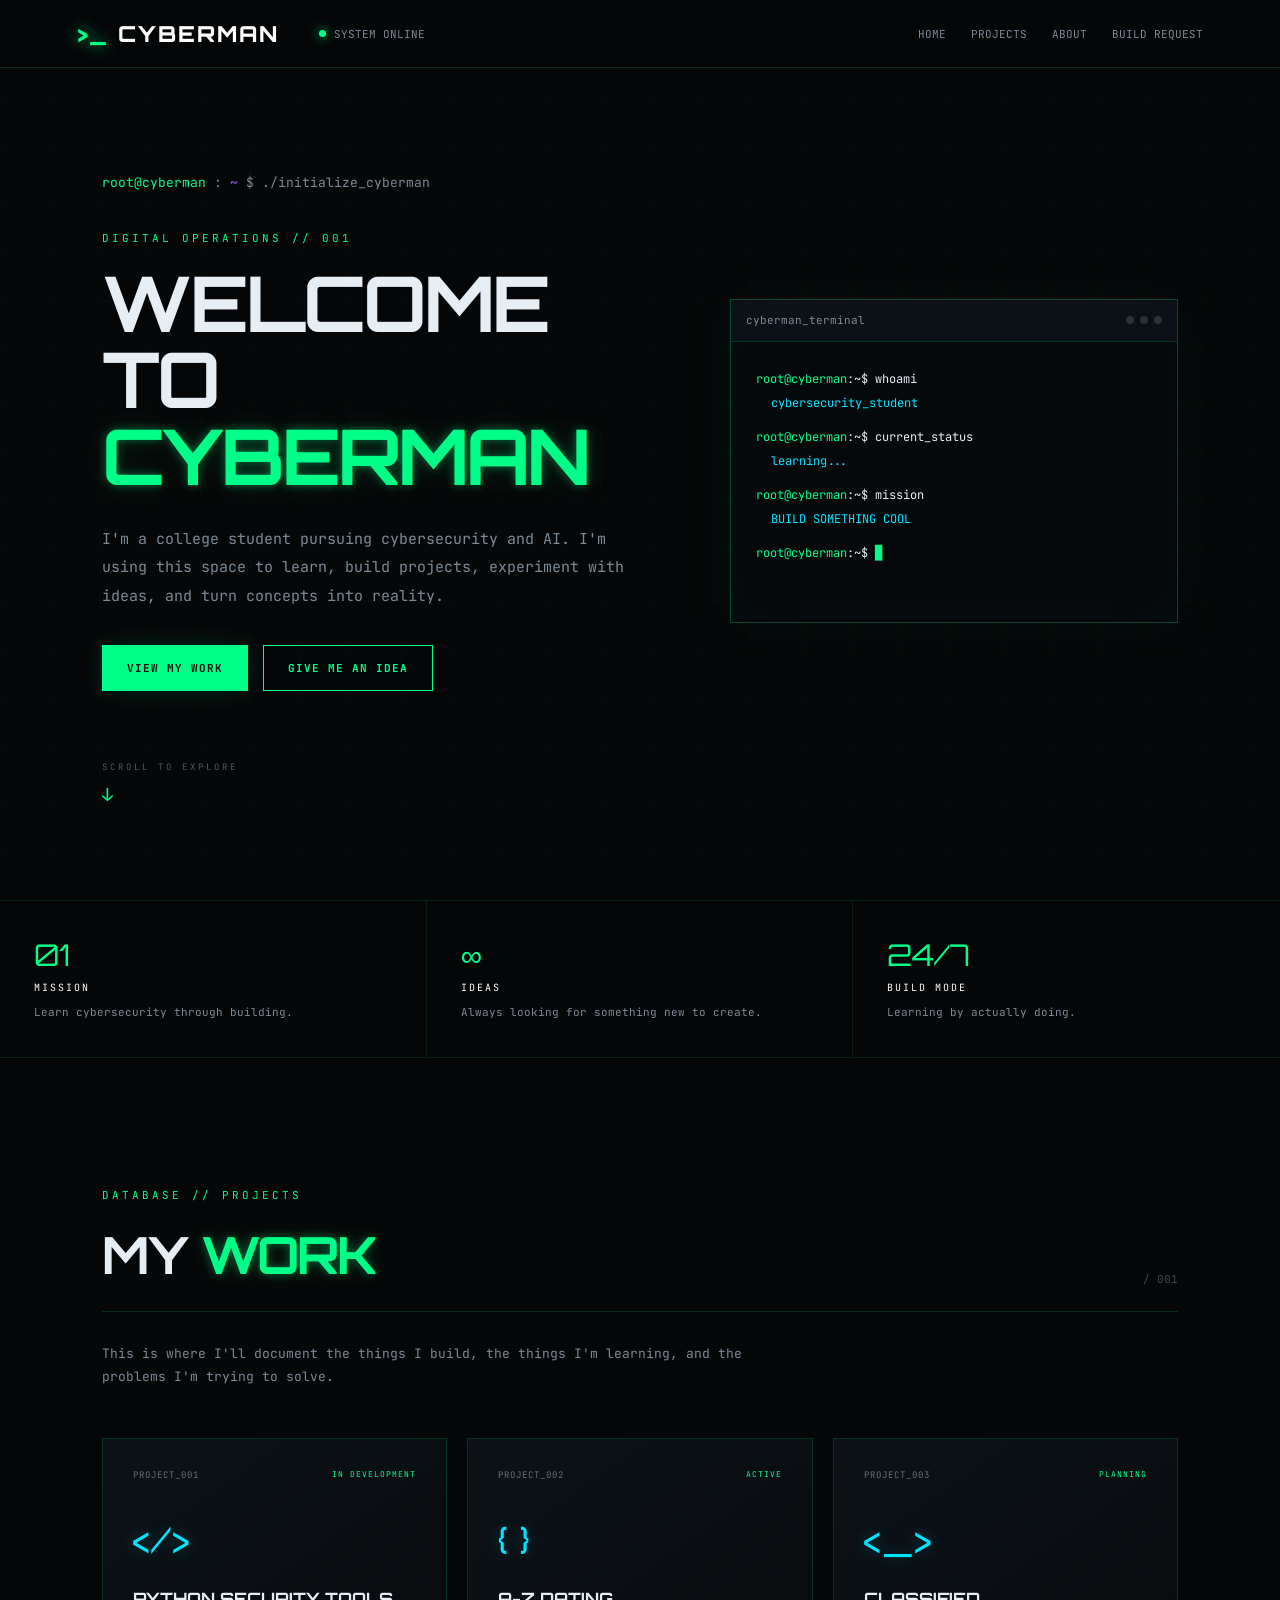
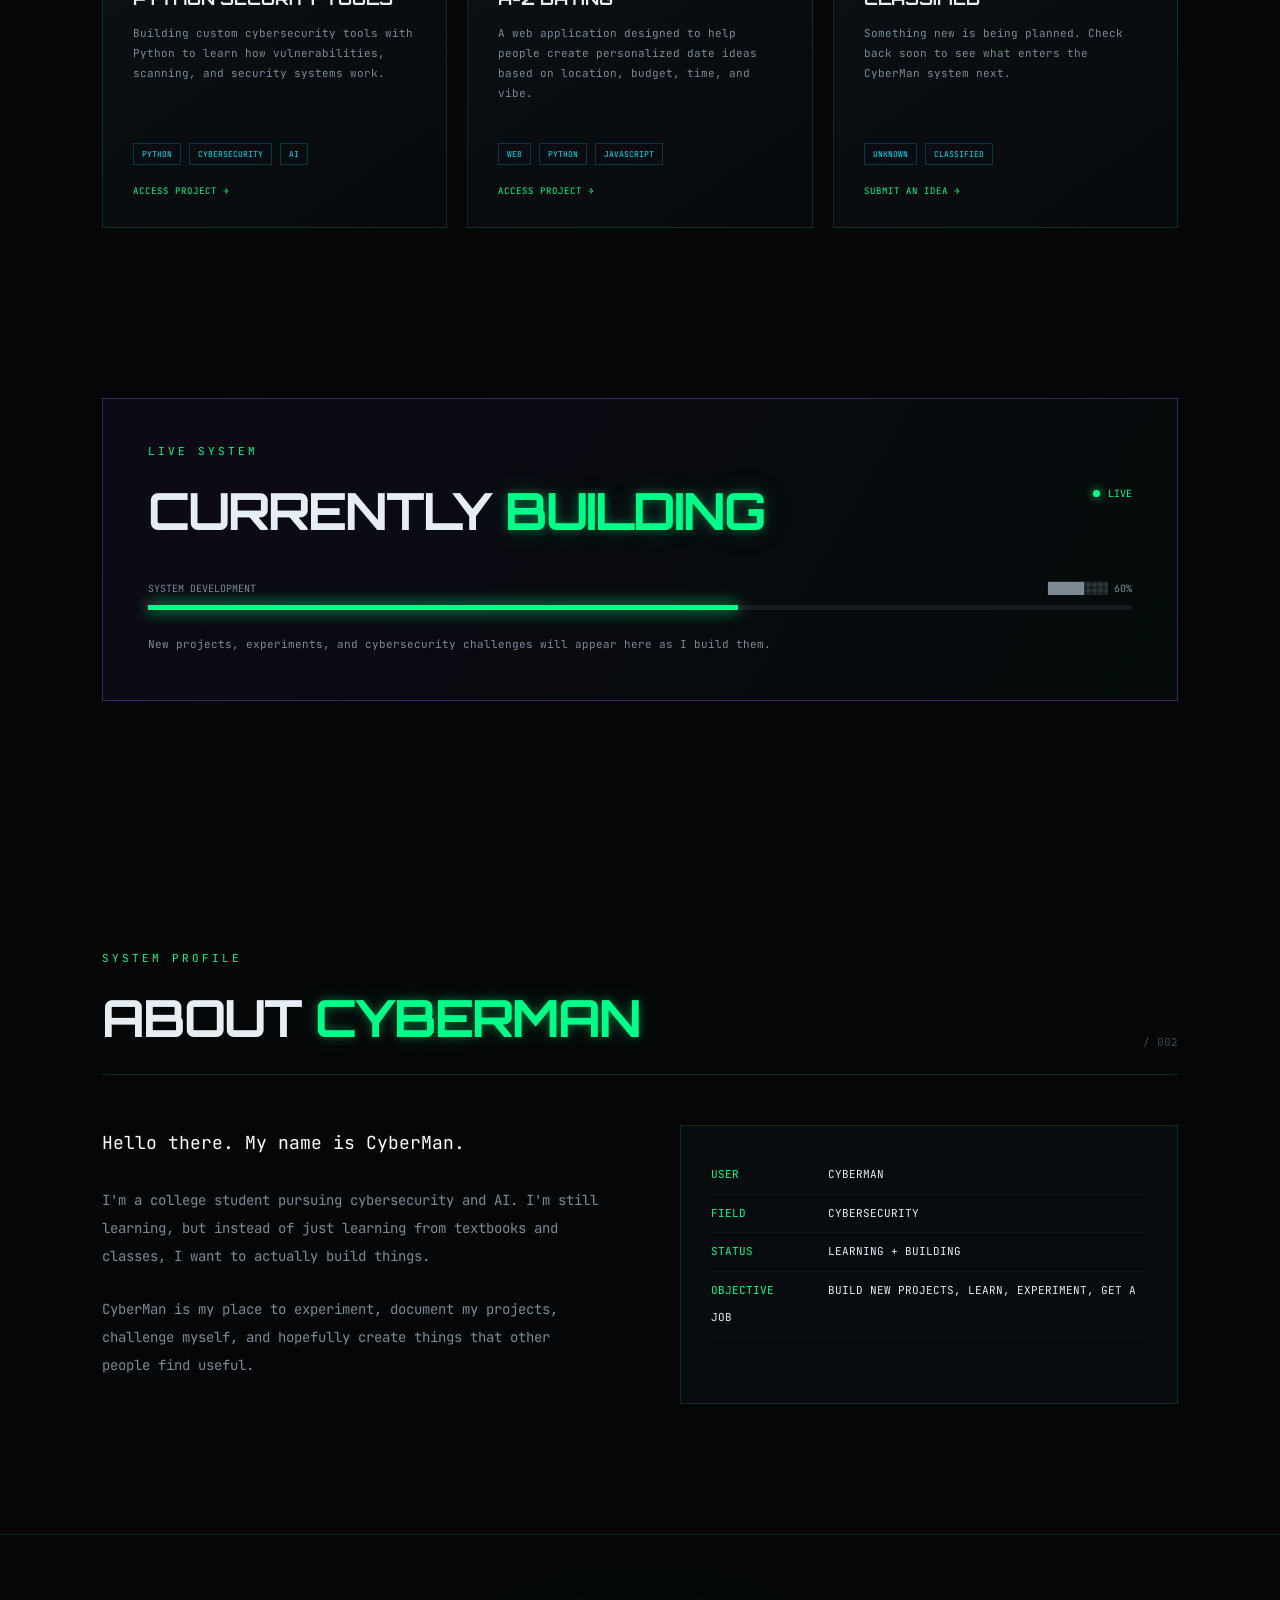
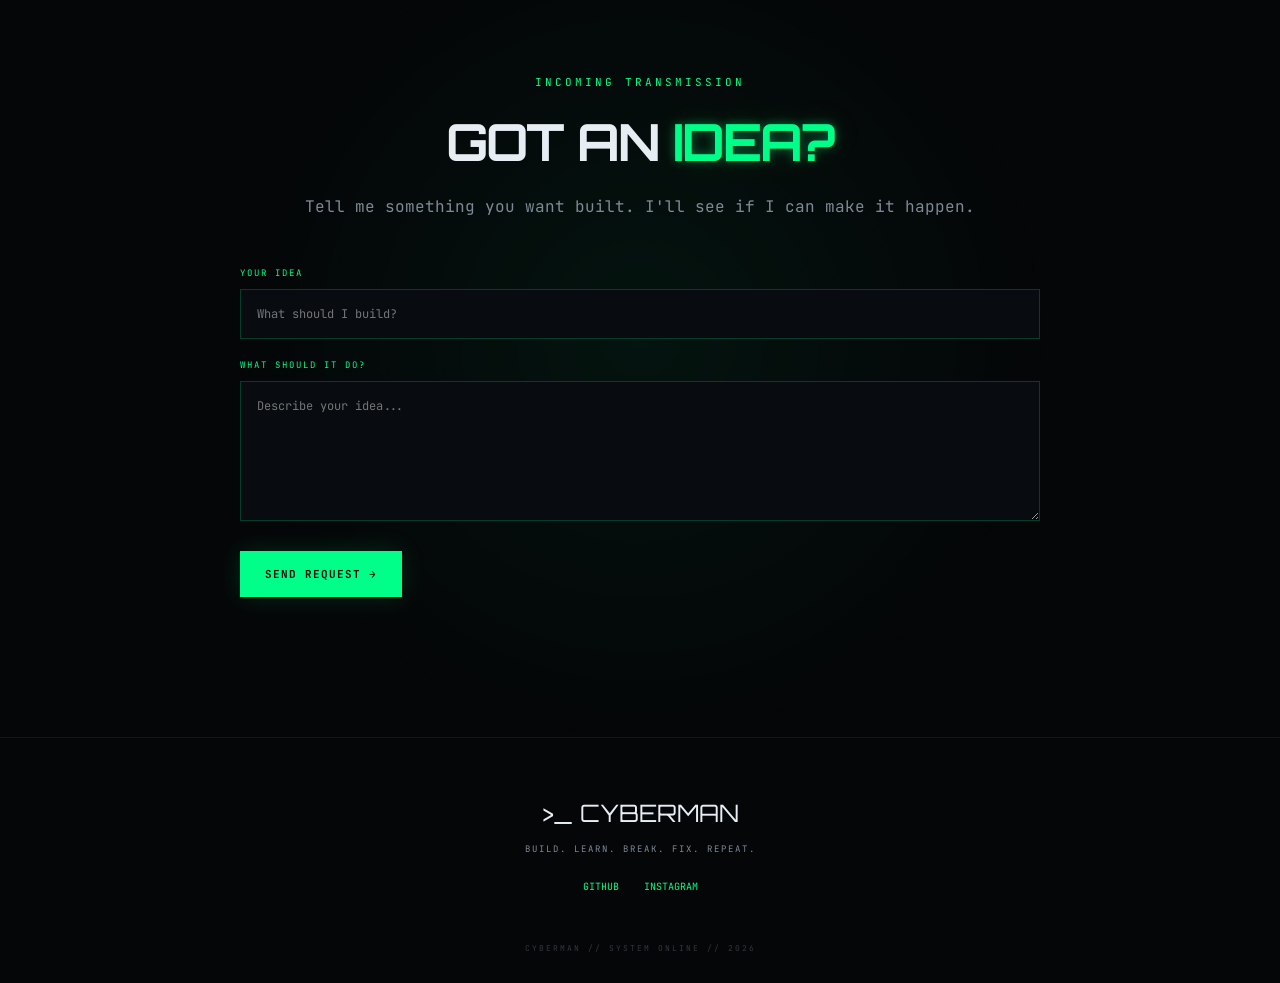
==== index.html @ 1a21aab2 "Fixing the link betwen webcite host" ====
<!DOCTYPE html>
<html lang="en">
<head>
    <meta charset="UTF-8">
    <meta name="viewport" content="width=device-width, initial-scale=1.0">

    <title>CYBERMAN // Digital Operations</title>

    <link rel="stylesheet" href="static/style.css">
</head>

<body>

    <!-- Background effects -->
    <div class="grid"></div>
    <div class="scanlines"></div>

    <!-- Navigation -->
    <header>
        <div class="logo">
            <span>&gt;_</span> CYBERMAN
        </div>

        <div class="system-status">
            <span class="status-dot"></span>
            SYSTEM ONLINE
        </div>

        <nav>
            <a href="#home">HOME</a>
            <a href="#projects">PROJECTS</a>
            <a href="#about">ABOUT</a>
            <a href="#request">BUILD REQUEST</a>
        </nav>
    </header>


    <!-- Hero -->
    <main>

        <section id="home" class="hero">

            <div class="terminal-line">
                <span class="green">root@cyberman</span>
                <span>:</span>
                <span class="purple">~</span>
                <span>$ ./initialize_cyberman</span>
            </div>

            <div class="hero-content">

                <div class="hero-text">

                    <p class="small-label">DIGITAL OPERATIONS // 001</p>

                    <h1>
                        WELCOME TO
                        <span>CYBERMAN</span>
                    </h1>

                    <p class="hero-description">
                        I'm a college student pursuing cybersecurity and AI.
                        I'm using this space to learn, build projects,
                        experiment with ideas, and turn concepts into reality.
                    </p>

                    <div class="buttons">
                        <a href="#projects" class="button primary">
                            VIEW MY WORK
                        </a>

                        <a href="#request" class="button secondary">
                            GIVE ME AN IDEA
                        </a>
                    </div>

                </div>

                <!-- Fake terminal -->
                <div class="terminal">

                    <div class="terminal-header">
                        <span class="terminal-title">cyberman_terminal</span>

                        <div class="terminal-controls">
                            <span></span>
                            <span></span>
                            <span></span>
                        </div>
                    </div>

                    <div class="terminal-body">

                        <p>
                            <span class="green">root@cyberman</span>:~$
                            whoami
                        </p>

                        <p class="terminal-output">
                            cybersecurity_student
                        </p>

                        <p>
                            <span class="green">root@cyberman</span>:~$
                            current_status
                        </p>

                        <p class="terminal-output">
                            learning...
                        </p>

                        <p>
                            <span class="green">root@cyberman</span>:~$
                            mission
                        </p>

                        <p class="terminal-output">
                            BUILD SOMETHING COOL
                        </p>

                        <p>
                            <span class="green">root@cyberman</span>:~$
                            <span class="cursor">█</span>
                        </p>

                    </div>

                </div>

            </div>

            <div class="scroll-indicator">
                SCROLL TO EXPLORE
                <span>↓</span>
            </div>

        </section>


        <!-- Stats -->
        <section class="stats">

            <div class="stat">
                <span class="stat-number">01</span>
                <span class="stat-label">MISSION</span>
                <p>Learn cybersecurity through building.</p>
            </div>

            <div class="stat">
                <span class="stat-number">∞</span>
                <span class="stat-label">IDEAS</span>
                <p>Always looking for something new to create.</p>
            </div>

            <div class="stat">
                <span class="stat-number">24/7</span>
                <span class="stat-label">BUILD MODE</span>
                <p>Learning by actually doing.</p>
            </div>

        </section>


        <!-- Projects -->
        <section id="projects" class="section">

            <div class="section-heading">

                <div>
                    <p class="small-label">DATABASE // PROJECTS</p>

                    <h2>MY <span>WORK</span></h2>
                </div>

                <p class="section-number">/ 001</p>

            </div>

            <p class="section-intro">
                This is where I'll document the things I build,
                the things I'm learning, and the problems I'm trying to solve.
            </p>


            <div class="projects-grid">

                <!-- Project 1 -->
                <article class="project-card">

                    <div class="project-top">
                        <span class="project-id">PROJECT_001</span>
                        <span class="project-status">IN DEVELOPMENT</span>
                    </div>

                    <div class="project-icon">
                        &lt;/&gt;
                    </div>

                    <h3>PYTHON SECURITY TOOLS</h3>

                    <p>
                        Building custom cybersecurity tools with Python
                        to learn how vulnerabilities, scanning, and
                        security systems work.
                    </p>

                    <div class="tags">
                        <span>PYTHON</span>
                        <span>CYBERSECURITY</span>
                        <span>AI</span>
                    </div>

                    <a href="#" class="project-link">
                        ACCESS PROJECT →
                    </a>

                </article>


                <!-- Project 2 -->
                <article class="project-card">

                    <div class="project-top">
                        <span class="project-id">PROJECT_002</span>
                        <span class="project-status">ACTIVE</span>
                    </div>

                    <div class="project-icon">
                        { }
                    </div>

                    <h3>A-Z DATING</h3>

                    <p>
                        A web application designed to help people
                        create personalized date ideas based on
                        location, budget, time, and vibe.
                    </p>

                    <div class="tags">
                        <span>WEB</span>
                        <span>PYTHON</span>
                        <span>JAVASCRIPT</span>
                    </div>

                    <a href="#" class="project-link">
                        ACCESS PROJECT →
                    </a>

                </article>


                <!-- Project 3 -->
                <article class="project-card">

                    <div class="project-top">
                        <span class="project-id">PROJECT_003</span>
                        <span class="project-status">PLANNING</span>
                    </div>

                    <div class="project-icon">
                        &lt;_&gt;
                    </div>

                    <h3>CLASSIFIED</h3>

                    <p>
                        Something new is being planned.
                        Check back soon to see what enters
                        the CyberMan system next.
                    </p>

                    <div class="tags">
                        <span>UNKNOWN</span>
                        <span>CLASSIFIED</span>
                    </div>

                    <a href="#request" class="project-link">
                        SUBMIT AN IDEA →
                    </a>

                </article>

            </div>

        </section>


        <!-- Currently Building -->
        <section class="building">

            <div class="building-box">

                <div class="building-header">

                    <div>
                        <p class="small-label">LIVE SYSTEM</p>
                        <h2>CURRENTLY <span>BUILDING</span></h2>
                    </div>

                    <div class="live">
                        <span></span>
                        LIVE
                    </div>

                </div>

                <div class="progress-info">
                    <span>SYSTEM DEVELOPMENT</span>
                    <span>██████░░░░ 60%</span>
                </div>

                <div class="progress-bar">
                    <div></div>
                </div>

                <p>
                    New projects, experiments, and cybersecurity
                    challenges will appear here as I build them.
                </p>

            </div>

        </section>


        <!-- About -->
        <section id="about" class="section about">

            <div class="section-heading">

                <div>
                    <p class="small-label">SYSTEM PROFILE</p>
                    <h2>ABOUT <span>CYBERMAN</span></h2>
                </div>

                <p class="section-number">/ 002</p>

            </div>

            <div class="about-grid">

                <div class="about-text">

                    <p>
                        Hello there. My name is CyberMan.
                    </p>

                    <p>
                        I'm a college student pursuing cybersecurity
                        and AI. I'm still learning, but instead of
                        just learning from textbooks and classes,
                        I want to actually build things.
                    </p>

                    <p>
                        CyberMan is my place to experiment, document
                        my projects, challenge myself, and hopefully
                        create things that other people find useful.
                    </p>

                </div>

                <div class="profile-terminal">

                    <p>
                        <span class="green">USER</span>
                        CYBERMAN
                    </p>

                    <p>
                        <span class="green">FIELD</span>
                        CYBERSECURITY
                    </p>

                    <p>
                        <span class="green">STATUS</span>
                        LEARNING + BUILDING
                    </p>
                    <p>
                        <span class="green">OBJECTIVE</span>
                        BUILD NEW PROJECTS, LEARN, EXPERIMENT, GET A JOB
                    </p>

                </div>

            </div>

        </section>


        <!-- Build Request -->
        <section id="request" class="request-section">

            <div class="request-content">

                <p class="small-label">INCOMING TRANSMISSION</p>

                <h2>
                    GOT AN <span>IDEA?</span>
                </h2>

                <p>
                    Tell me something you want built.
                    I'll see if I can make it happen.
                </p>

                <form action="https://formspree.io/f/CyberMan940.github.io" method="POST">

                    <label for="idea">YOUR IDEA</label>

                    <input
                        type="text"
                        id="idea"
                        name="idea"
                        placeholder="What should I build?"
                        required
                    >

                    <label for="description">WHAT SHOULD IT DO?</label>

                    <textarea
                        id="description"
                        name="description"
                        placeholder="Describe your idea..."
                    ></textarea>

                    <button type="submit" class="button primary">
                        SEND REQUEST →
                    </button>

                </form>

            </div>

        </section>

    </main>


    <!-- Footer -->
    <footer>

        <div class="footer-logo">
            &gt;_ CYBERMAN
        </div>

        <p>
            BUILD. LEARN. BREAK. FIX. REPEAT.
        </p>

        <div class="footer-links">
            <a href="https://github.com/CyberMan940" target="_blank" rel="noopener noreferrer">GITHUB</a>
            <a href="https://www.instagram.com/cyberman940" target="_blank" rel="noopener noreferrer">INSTAGRAM</a>
        </div>

        <div class="footer-bottom">
            CYBERMAN // SYSTEM ONLINE // 2026
        </div>

    </footer>

</body>
</html>
---- static/style.css ----
@import url('https://fonts.googleapis.com/css2?family=JetBrains+Mono:wght@400;500;600;700&family=Orbitron:wght@500;600;700;800&display=swap');


:root {
    --background: #050608;
    --background-light: #0a0d11;
    --panel: #0b0f14;

    --green: #00ff88;
    --cyan: #00e5ff;
    --purple: #9b5cff;

    --text: #e6edf3;
    --muted: #7d8a96;

    --border: rgba(0, 255, 136, 0.25);
}


* {
    margin: 0;
    padding: 0;
    box-sizing: border-box;
}


html {
    scroll-behavior: smooth;
}


body {
    background: var(--background);
    color: var(--text);

    font-family: "JetBrains Mono", monospace;

    overflow-x: hidden;
}


/* =========================================
   BACKGROUND
   ========================================= */

.grid {
    position: fixed;

    inset: 0;

    background-image:
        linear-gradient(rgba(0, 255, 136, 0.025) 1px, transparent 1px),
        linear-gradient(90deg, rgba(0, 255, 136, 0.025) 1px, transparent 1px);

    background-size: 50px 50px;

    pointer-events: none;

    z-index: -3;
}


.scanlines {
    position: fixed;

    inset: 0;

    background: repeating-linear-gradient(
        to bottom,
        transparent 0px,
        transparent 3px,
        rgba(255, 255, 255, 0.012) 4px
    );

    pointer-events: none;

    z-index: 100;
}


/* =========================================
   HEADER
   ========================================= */

header {
    position: fixed;

    top: 0;
    left: 0;

    width: 100%;

    padding: 20px 6%;

    display: flex;

    align-items: center;

    gap: 40px;

    background: rgba(5, 6, 8, 0.85);

    border-bottom: 1px solid rgba(0, 255, 136, 0.15);

    backdrop-filter: blur(15px);

    z-index: 50;
}


.logo {
    font-family: "Orbitron", sans-serif;

    font-size: 22px;

    font-weight: 800;

    letter-spacing: 2px;

    color: white;
}


.logo span {
    color: var(--green);

    text-shadow: 0 0 15px var(--green);
}


.system-status {
    display: flex;

    align-items: center;

    gap: 8px;

    font-size: 11px;

    color: var(--muted);

    margin-right: auto;
}


.status-dot {
    width: 7px;
    height: 7px;

    border-radius: 50%;

    background: var(--green);

    box-shadow: 0 0 12px var(--green);
}


nav {
    display: flex;

    gap: 25px;
}


nav a {
    color: var(--muted);

    text-decoration: none;

    font-size: 11px;

    transition: 0.3s;
}


nav a:hover {
    color: var(--green);

    text-shadow: 0 0 10px var(--green);
}


/* =========================================
   HERO
   ========================================= */

.hero {
    min-height: 100vh;

    padding: 160px 8% 80px;

    display: flex;

    flex-direction: column;

    justify-content: center;
}


.terminal-line {
    font-size: 13px;

    color: #7d8a96;

    margin-bottom: 40px;
}


.green {
    color: var(--green);
}


.purple {
    color: var(--purple);
}


.hero-content {
    display: grid;

    grid-template-columns: 1.1fr 0.9fr;

    gap: 80px;

    align-items: center;
}


.small-label {
    color: var(--green);

    font-size: 11px;

    letter-spacing: 3px;

    margin-bottom: 20px;
}


h1 {
    font-family: "Orbitron", sans-serif;

    font-size: clamp(45px, 6vw, 85px);

    line-height: 1;

    margin-bottom: 30px;

    letter-spacing: -3px;
}


h1 span,
h2 span {
    color: var(--green);

    text-shadow:
        0 0 10px rgba(0, 255, 136, 0.4),
        0 0 30px rgba(0, 255, 136, 0.15);
}


.hero-description {
    max-width: 650px;

    color: var(--muted);

    line-height: 1.9;

    font-size: 15px;

    margin-bottom: 35px;
}


.buttons {
    display: flex;

    gap: 15px;

    flex-wrap: wrap;
}


.button {
    display: inline-block;

    padding: 15px 24px;

    border: 1px solid var(--green);

    text-decoration: none;

    font-family: inherit;

    font-size: 11px;

    font-weight: 700;

    letter-spacing: 1px;

    cursor: pointer;

    transition: 0.3s;
}


.primary {
    color: #00150b;

    background: var(--green);

    box-shadow: 0 0 25px rgba(0, 255, 136, 0.15);
}


.primary:hover {
    background: transparent;

    color: var(--green);

    box-shadow: 0 0 30px rgba(0, 255, 136, 0.3);
}


.secondary {
    color: var(--green);

    background: transparent;
}


.secondary:hover {
    background: rgba(0, 255, 136, 0.08);
}


/* =========================================
   TERMINAL
   ========================================= */

.terminal {
    border: 1px solid var(--border);

    background: rgba(7, 11, 14, 0.9);

    box-shadow:
        0 0 50px rgba(0, 255, 136, 0.05),
        inset 0 0 50px rgba(0, 255, 136, 0.02);
}


.terminal-header {
    height: 42px;

    padding: 0 15px;

    display: flex;

    align-items: center;

    justify-content: space-between;

    border-bottom: 1px solid rgba(0, 255, 136, 0.15);

    background: #0c1117;
}


.terminal-title {
    font-size: 11px;

    color: var(--muted);
}


.terminal-controls {
    display: flex;

    gap: 6px;
}


.terminal-controls span {
    width: 8px;
    height: 8px;

    border-radius: 50%;

    background: #27313a;
}


.terminal-body {
    padding: 25px;

    min-height: 280px;

    font-size: 12px;

    line-height: 2;
}


.terminal-output {
    color: var(--cyan);

    margin-bottom: 10px;

    padding-left: 15px;
}


.cursor {
    color: var(--green);

    animation: blink 1s infinite;
}


@keyframes blink {

    50% {
        opacity: 0;
    }

}


.scroll-indicator {
    margin-top: 70px;

    color: #4e5963;

    font-size: 9px;

    letter-spacing: 3px;
}


.scroll-indicator span {
    display: block;

    color: var(--green);

    font-size: 18px;

    margin-top: 10px;
}


/* =========================================
   STATS
   ========================================= */

.stats {
    border-top: 1px solid rgba(0, 255, 136, 0.1);

    border-bottom: 1px solid rgba(0, 255, 136, 0.1);

    display: grid;

    grid-template-columns: repeat(3, 1fr);
}


.stat {
    padding: 35px 8%;

    border-right: 1px solid rgba(0, 255, 136, 0.1);
}


.stat:last-child {
    border-right: none;
}


.stat-number {
    display: block;

    font-family: "Orbitron", sans-serif;

    font-size: 30px;

    color: var(--green);

    margin-bottom: 8px;
}


.stat-label {
    display: block;

    font-size: 10px;

    letter-spacing: 2px;

    color: white;

    margin-bottom: 10px;
}


.stat p {
    color: var(--muted);

    font-size: 11px;

    line-height: 1.6;
}


/* =========================================
   GENERAL SECTIONS
   ========================================= */

.section {
    padding: 130px 8%;
}


.section-heading {
    display: flex;

    align-items: flex-end;

    justify-content: space-between;

    border-bottom: 1px solid rgba(0, 255, 136, 0.15);

    padding-bottom: 25px;

    margin-bottom: 30px;
}


h2 {
    font-family: "Orbitron", sans-serif;

    font-size: clamp(32px, 4vw, 55px);

    letter-spacing: -2px;
}


.section-number {
    color: #3e484f;

    font-size: 11px;
}


.section-intro {
    max-width: 700px;

    color: var(--muted);

    line-height: 1.8;

    font-size: 13px;

    margin-bottom: 50px;
}


/* =========================================
   PROJECTS
   ========================================= */

.projects-grid {
    display: grid;

    grid-template-columns: repeat(3, 1fr);

    gap: 20px;
}


.project-card {
    position: relative;

    padding: 30px;

    min-height: 390px;

    display: flex;

    flex-direction: column;

    background: linear-gradient(
        145deg,
        rgba(13, 19, 24, 0.95),
        rgba(7, 10, 13, 0.95)
    );

    border: 1px solid rgba(0, 255, 136, 0.15);

    transition: 0.35s;
}


.project-card:hover {
    transform: translateY(-7px);

    border-color: var(--green);

    box-shadow:
        0 0 35px rgba(0, 255, 136, 0.08),
        inset 0 0 30px rgba(0, 255, 136, 0.025);
}


.project-top {
    display: flex;

    justify-content: space-between;

    gap: 10px;

    margin-bottom: 35px;
}


.project-id {
    font-size: 9px;

    color: #65717a;

    letter-spacing: 1px;
}


.project-status {
    font-size: 8px;

    color: var(--green);

    letter-spacing: 1px;
}


.project-icon {
    font-family: "Orbitron", sans-serif;

    color: var(--cyan);

    font-size: 38px;

    margin-bottom: 25px;

    text-shadow: 0 0 15px rgba(0, 229, 255, 0.3);
}


.project-card h3 {
    font-family: "Orbitron", sans-serif;

    font-size: 17px;

    margin-bottom: 15px;
}


.project-card p {
    color: var(--muted);

    font-size: 11px;

    line-height: 1.8;

    margin-bottom: 20px;
}


.tags {
    display: flex;

    gap: 8px;

    flex-wrap: wrap;

    margin-top: auto;

    margin-bottom: 20px;
}


.tags span {
    padding: 5px 8px;

    font-size: 8px;

    border: 1px solid rgba(0, 229, 255, 0.2);

    color: var(--cyan);
}


.project-link {
    color: var(--green);

    text-decoration: none;

    font-size: 9px;

    letter-spacing: 1px;
}


/* =========================================
   CURRENTLY BUILDING
   ========================================= */

.building {
    padding: 40px 8% 120px;
}


.building-box {
    border: 1px solid rgba(155, 92, 255, 0.35);

    background:
        linear-gradient(
            120deg,
            rgba(155, 92, 255, 0.06),
            rgba(0, 255, 136, 0.025)
        );

    padding: 45px;
}


.building-header {
    display: flex;

    align-items: center;

    justify-content: space-between;

    margin-bottom: 40px;
}


.live {
    color: var(--green);

    font-size: 10px;

    display: flex;

    align-items: center;

    gap: 8px;
}


.live span {
    width: 7px;
    height: 7px;

    border-radius: 50%;

    background: var(--green);

    box-shadow: 0 0 10px var(--green);
}


.progress-info {
    display: flex;

    justify-content: space-between;

    color: var(--muted);

    font-size: 10px;

    margin-bottom: 10px;
}


.progress-bar {
    height: 5px;

    background: #151c21;

    margin-bottom: 25px;
}


.progress-bar div {
    width: 60%;

    height: 100%;

    background: var(--green);

    box-shadow: 0 0 15px var(--green);
}


.building-box > p {
    color: var(--muted);

    font-size: 11px;

    line-height: 1.8;
}


/* =========================================
   ABOUT
   ========================================= */

.about-grid {
    display: grid;

    grid-template-columns: 1fr 1fr;

    gap: 80px;

    margin-top: 50px;
}


.about-text p {
    color: var(--muted);

    font-size: 14px;

    line-height: 2;

    margin-bottom: 25px;
}


.about-text p:first-child {
    color: white;

    font-size: 18px;
}


.profile-terminal {
    padding: 30px;

    background: #080c10;

    border: 1px solid rgba(0, 255, 136, 0.15);

    font-size: 11px;

    line-height: 2.5;
}


.profile-terminal p {
    border-bottom: 1px solid rgba(255, 255, 255, 0.04);

    padding: 5px 0;
}


.profile-terminal .green {
    display: inline-block;

    width: 110px;
}


/* =========================================
   REQUEST FORM
   ========================================= */

.request-section {
    padding: 140px 8%;

    border-top: 1px solid rgba(0, 255, 136, 0.1);

    background:
        radial-gradient(
            circle at center,
            rgba(0, 255, 136, 0.06),
            transparent 55%
        );
}


.request-content {
    max-width: 800px;

    margin: auto;

    text-align: center;
}


.request-content h2 {
    margin-bottom: 20px;
}


.request-content > p:not(.small-label) {
    color: var(--muted);

    line-height: 1.8;

    margin-bottom: 45px;
}


form {
    text-align: left;
}


label {
    display: block;

    color: var(--green);

    font-size: 9px;

    letter-spacing: 2px;

    margin-bottom: 10px;

    margin-top: 20px;
}


input,
textarea {
    width: 100%;

    background: #080c10;

    border: 1px solid rgba(0, 255, 136, 0.2);

    padding: 16px;

    color: white;

    font-family: inherit;

    font-size: 12px;

    outline: none;

    transition: 0.3s;
}


input:focus,
textarea:focus {
    border-color: var(--green);

    box-shadow: 0 0 20px rgba(0, 255, 136, 0.06);
}


textarea {
    height: 140px;

    resize: vertical;
}


form button {
    margin-top: 25px;
}


/* =========================================
   FOOTER
   ========================================= */

footer {
    padding: 60px 8% 30px;

    border-top: 1px solid rgba(0, 255, 136, 0.1);

    text-align: center;
}


.footer-logo {
    font-family: "Orbitron", sans-serif;

    font-size: 24px;

    margin-bottom: 15px;
}


footer > p {
    color: var(--muted);

    font-size: 9px;

    letter-spacing: 2px;

    margin-bottom: 25px;
}


.footer-links {
    display: flex;

    justify-content: center;

    gap: 25px;

    margin-bottom: 50px;
}


.footer-links a {
    color: var(--green);

    font-size: 10px;

    text-decoration: none;
}


.footer-bottom {
    color: #30383e;

    font-size: 8px;

    letter-spacing: 2px;
}


/* =========================================
   REQUESTS PAGE
   ========================================= */

.requests-page {
    position: relative;

    z-index: 2;

    width: min(1200px, 90%);

    margin: auto;

    padding: 150px 0 100px;
}


.requests-header {
    display: grid;

    grid-template-columns: 1fr 300px;

    gap: 70px;

    align-items: end;

    margin-bottom: 70px;

    padding-bottom: 45px;

    border-bottom: 1px solid rgba(0, 255, 136, 0.15);
}


.requests-header .terminal-label {
    color: var(--green);

    font-family: "JetBrains Mono", monospace;

    font-size: 10px;

    letter-spacing: 2px;

    margin-bottom: 18px;
}


.requests-header h1 {
    font-family: "Orbitron", sans-serif;

    font-size: clamp(45px, 7vw, 80px);

    line-height: 0.95;

    letter-spacing: -2px;

    margin: 0 0 25px;
}


.requests-header h1 span {
    display: block;

    color: var(--green);

    text-shadow:
        0 0 10px rgba(0, 255, 136, 0.25);
}


.requests-header .intro {
    max-width: 560px;

    color: var(--muted);

    font-size: 12px;

    line-height: 1.9;
}


/* Database */

.database-status {
    position: relative;

    background: rgba(5, 8, 11, 0.85);

    border: 1px solid rgba(0, 255, 136, 0.18);

    box-shadow:
        inset 0 0 30px rgba(0, 255, 136, 0.02),
        0 0 30px rgba(0, 0, 0, 0.3);
}


.database-status::before {
    content: "SYSTEM MONITOR";

    position: absolute;

    top: -8px;
    left: 15px;

    padding: 0 8px;

    background: var(--background);

    color: #4c585f;

    font-family: "JetBrains Mono", monospace;

    font-size: 8px;

    letter-spacing: 2px;
}


.status-line {
    display: flex;

    justify-content: space-between;

    align-items: center;

    padding: 19px 20px;

    border-bottom: 1px solid rgba(0, 255, 136, 0.08);

    font-family: "JetBrains Mono", monospace;

    font-size: 9px;

    letter-spacing: 1px;
}


.status-line:last-child {
    border-bottom: none;
}


.status-line span {
    color: #59656d;
}


.status-line strong {
    color: var(--green);

    font-weight: normal;

    text-shadow:
        0 0 8px rgba(0, 255, 136, 0.4);
}


/* Request grid */

.request-list {
    display: grid;

    grid-template-columns: repeat(2, 1fr);

    gap: 22px;
}


/* Request card */

.request-card {
    position: relative;

    min-height: 300px;

    padding: 30px;

    overflow: hidden;

    background:
        linear-gradient(
            135deg,
            rgba(12, 18, 22, 0.96),
            rgba(5, 8, 11, 0.96)
        );

    border: 1px solid rgba(0, 255, 136, 0.12);

    transition:
        transform 0.25s ease,
        border-color 0.25s ease,
        box-shadow 0.25s ease;
}


.request-card::after {
    content: "";

    position: absolute;

    inset: 0;

    pointer-events: none;

    opacity: 0.25;

    background-image:
        linear-gradient(
            rgba(0, 255, 136, 0.025) 1px,
            transparent 1px
        ),
        linear-gradient(
            90deg,
            rgba(0, 255, 136, 0.025) 1px,
            transparent 1px
        );

    background-size: 25px 25px;
}


.request-card::before {
    content: "";

    position: absolute;

    left: 0;
    top: 0;

    width: 3px;
    height: 100%;

    background: var(--green);

    opacity: 0.35;

    transition: 0.25s ease;
}


.request-card:hover {
    transform: translateY(-6px);

    border-color: rgba(0, 255, 136, 0.45);

    box-shadow:
        0 15px 45px rgba(0, 0, 0, 0.35),
        0 0 25px rgba(0, 255, 136, 0.06);
}


.request-card:hover::before {
    opacity: 1;

    box-shadow:
        0 0 15px rgba(0, 255, 136, 0.6);
}


/* Request top */

.request-top {
    position: relative;

    z-index: 2;

    display: flex;

    justify-content: space-between;

    align-items: center;

    margin-bottom: 55px;

    font-family: "JetBrains Mono", monospace;

    font-size: 9px;

    letter-spacing: 1.5px;
}


.request-number {
    color: #56616a;
}


.request-status {
    display: flex;

    align-items: center;

    gap: 7px;

    color: var(--green);
}


.request-status::before {
    content: "";

    width: 6px;
    height: 6px;

    flex-shrink: 0;

    border-radius: 50%;

    background: var(--green);

    box-shadow:
        0 0 8px rgba(0, 255, 136, 0.8);
}


.request-status.building {
    color: var(--cyan);
}


.request-status.building::before {
    background: var(--cyan);

    box-shadow:
        0 0 8px rgba(0, 229, 255, 0.8);
}


/* Request content */

.request-card .request-content {
    position: relative;

    z-index: 2;

    max-width: none;

    margin: 0;

    text-align: left;
}


.request-label {
    color: #465159;

    font-family: "JetBrains Mono", monospace;

    font-size: 8px;

    letter-spacing: 2px;

    margin-bottom: 12px;
}


.request-card .request-content h2 {
    font-family: "Orbitron", sans-serif;

    font-size: 22px;

    line-height: 1.3;

    margin-bottom: 18px;

    color: #f1f5f7;
}


.request-card .description {
    max-width: 500px;

    color: var(--muted);

    font-family: "JetBrains Mono", monospace;

    font-size: 11px;

    line-height: 1.8;
}


/* Request footer */

.request-footer {
    position: absolute;

    bottom: 22px;

    left: 30px;
    right: 30px;

    z-index: 2;

    display: flex;

    justify-content: space-between;

    color: #303940;

    font-family: "JetBrains Mono", monospace;

    font-size: 8px;

    letter-spacing: 1px;
}


.request-footer span:last-child {
    color: #414b52;
}


/* Submit section */

.submit-section {
    position: relative;

    margin-top: 100px;

    padding: 70px 30px;

    text-align: center;

    overflow: hidden;

    background:
        linear-gradient(
            135deg,
            rgba(0, 255, 136, 0.025),
            rgba(155, 92, 255, 0.025)
        );

    border: 1px solid rgba(0, 255, 136, 0.18);
}


.submit-section::before {
    content: "NEW TRANSMISSION";

    position: absolute;

    top: 18px;
    left: 20px;

    color: #303b42;

    font-family: "JetBrains Mono", monospace;

    font-size: 8px;

    letter-spacing: 2px;
}


.submit-section::after {
    content: "";

    position: absolute;

    width: 250px;
    height: 250px;

    top: -150px;
    right: -100px;

    border-radius: 50%;

    background: rgba(0, 255, 136, 0.04);

    filter: blur(50px);

    pointer-events: none;
}


.submit-section h2 {
    position: relative;

    z-index: 2;

    font-family: "Orbitron", sans-serif;

    font-size: clamp(30px, 5vw, 55px);

    line-height: 1.1;

    margin-bottom: 20px;
}


.submit-section h2 span {
    color: var(--green);

    text-shadow:
        0 0 15px rgba(0, 255, 136, 0.2);
}


.submit-section p:not(.terminal-label) {
    position: relative;

    z-index: 2;

    color: var(--muted);

    font-family: "JetBrains Mono", monospace;

    font-size: 11px;

    margin-bottom: 30px;
}


.cyber-button {
    position: relative;

    z-index: 2;

    display: inline-block;

    padding: 15px 28px;

    color: var(--green);

    background: rgba(0, 255, 136, 0.02);

    border: 1px solid var(--green);

    font-family: "JetBrains Mono", monospace;

    font-size: 9px;

    letter-spacing: 1.5px;

    text-decoration: none;

    transition: 0.25s ease;
}


.cyber-button:hover {
    color: #050608;

    background: var(--green);

    box-shadow:
        0 0 15px rgba(0, 255, 136, 0.3),
        0 0 40px rgba(0, 255, 136, 0.08);
}


/* =========================================
   EMPTY REQUESTS
   ========================================= */

.empty-requests {
    text-align: center;

    padding: 100px 20px;

    border: 1px dashed rgba(0, 255, 136, 0.15);
}


.empty-requests h3 {
    font-family: "Orbitron", sans-serif;

    font-size: 25px;

    margin-bottom: 15px;
}


.empty-requests p:last-child {
    color: var(--muted);

    font-size: 11px;
}


/* =========================================
   SUCCESS PAGE
   ========================================= */

.success-page {
    min-height: 100vh;

    display: flex;

    align-items: center;

    justify-content: center;

    padding: 30px;
}


.success-box {
    width: 100%;

    max-width: 700px;

    padding: 60px;

    text-align: center;

    background: #080c10;

    border: 1px solid rgba(0, 255, 136, 0.3);

    box-shadow:
        0 0 60px rgba(0, 255, 136, 0.06);
}


.success-box h1 {
    font-size: clamp(35px, 6vw, 65px);

    margin-bottom: 25px;
}


.success-box > p:not(.small-label):not(.success-terminal) {
    color: var(--muted);

    line-height: 1.8;

    margin-bottom: 30px;
}


.success-terminal {
    text-align: left;

    padding: 20px;

    margin-bottom: 30px;

    background: #050608;

    border: 1px solid rgba(0, 255, 136, 0.1);

    color: var(--green);

    font-size: 11px;

    line-height: 2;
}


/* =========================================
   RESPONSIVE
   ========================================= */

@media (max-width: 900px) {

    header {
        padding: 18px 5%;

        gap: 15px;
    }


    .system-status {
        display: none;
    }


    nav {
        gap: 12px;
    }


    nav a {
        font-size: 9px;
    }


    .hero {
        padding-left: 6%;

        padding-right: 6%;
    }


    .hero-content {
        grid-template-columns: 1fr;

        gap: 50px;
    }


    .projects-grid {
        grid-template-columns: 1fr;
    }


    .stats {
        grid-template-columns: 1fr;
    }


    .stat {
        border-right: none;

        border-bottom: 1px solid rgba(0, 255, 136, 0.1);
    }


    .about-grid {
        grid-template-columns: 1fr;

        gap: 40px;
    }


    /* Requests page */

    .requests-header {
        grid-template-columns: 1fr;

        gap: 40px;
    }


    .database-status {
        width: 100%;
    }


    .request-list {
        grid-template-columns: 1fr;
    }

}


@media (max-width: 600px) {

    header {
        position: absolute;

        flex-wrap: wrap;
    }


    nav {
        width: 100%;

        justify-content: space-between;
    }


    .hero {
        padding-top: 180px;
    }


    h1 {
        font-size: 43px;

        letter-spacing: -2px;
    }


    .section {
        padding-left: 6%;

        padding-right: 6%;
    }


    .section-heading {
        align-items: flex-start;

        flex-direction: column;

        gap: 10px;
    }


    .building {
        padding-left: 6%;

        padding-right: 6%;
    }


    .building-box {
        padding: 25px;
    }


    .building-header {
        align-items: flex-start;

        flex-direction: column;

        gap: 20px;
    }


    .request-section {
        padding-left: 6%;

        padding-right: 6%;
    }


    /* Requests page mobile */

    .requests-page {
        width: 92%;

        padding-top: 120px;
    }


    .requests-header {
        margin-bottom: 50px;
    }


    .requests-header h1 {
        font-size: 42px;
    }


    .request-card {
        min-height: 310px;

        padding: 25px;
    }


    .request-top {
        margin-bottom: 45px;
    }


    .request-footer {
        left: 25px;

        right: 25px;
    }


    .submit-section {
        padding: 60px 20px;
    }


    .success-box {
        padding: 35px 20px;
    }

}
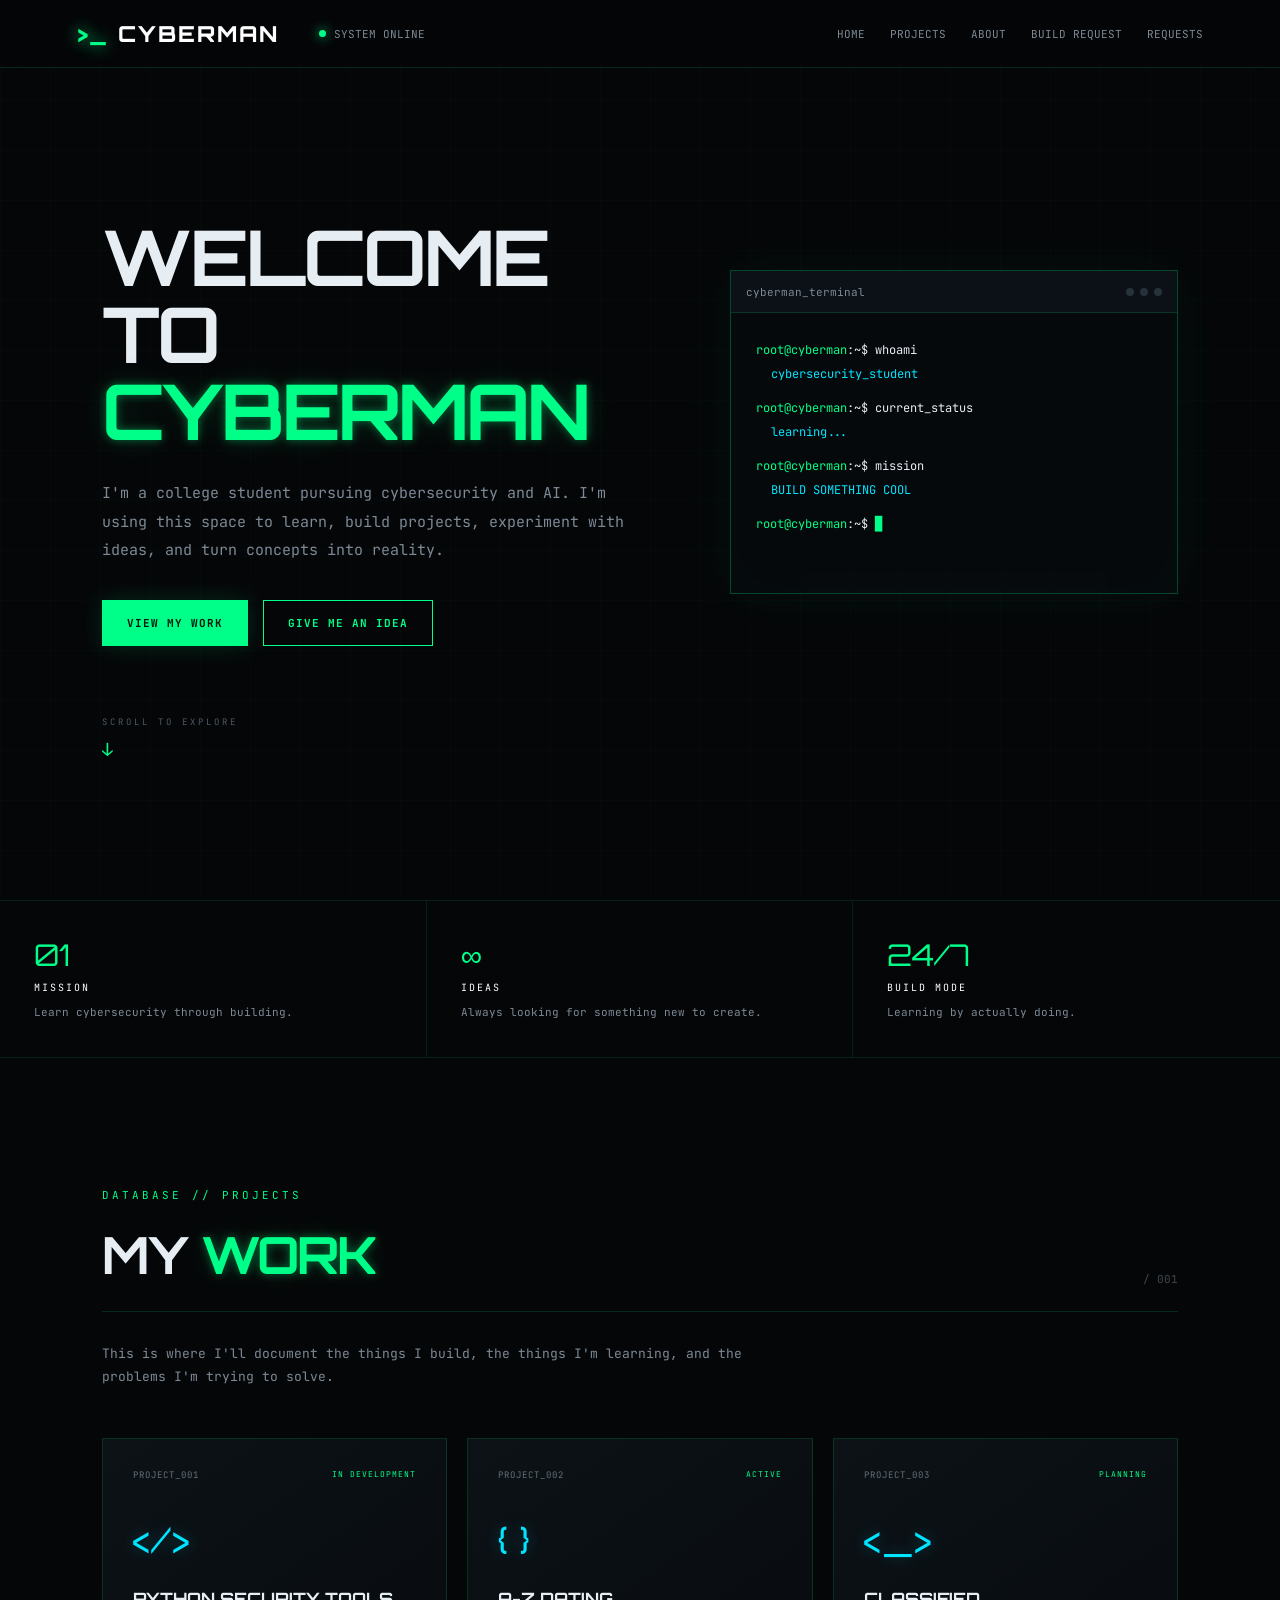
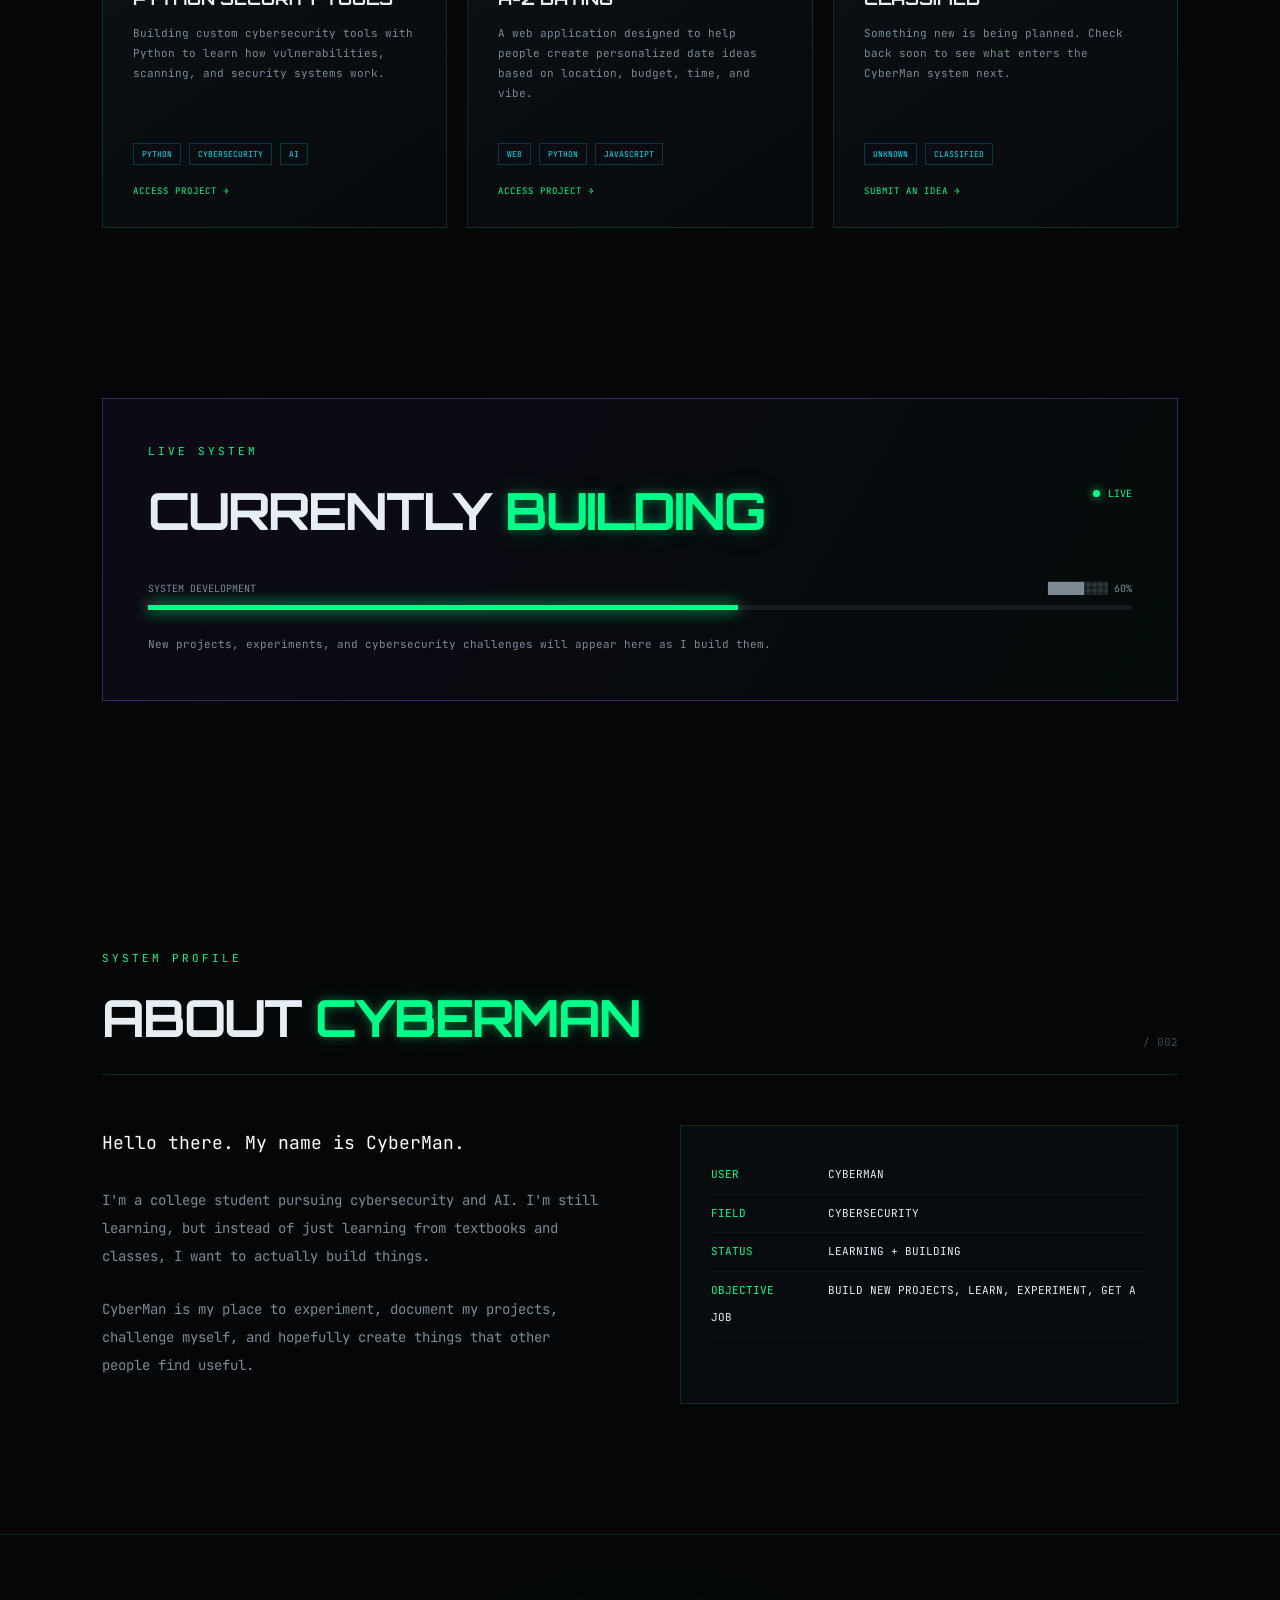
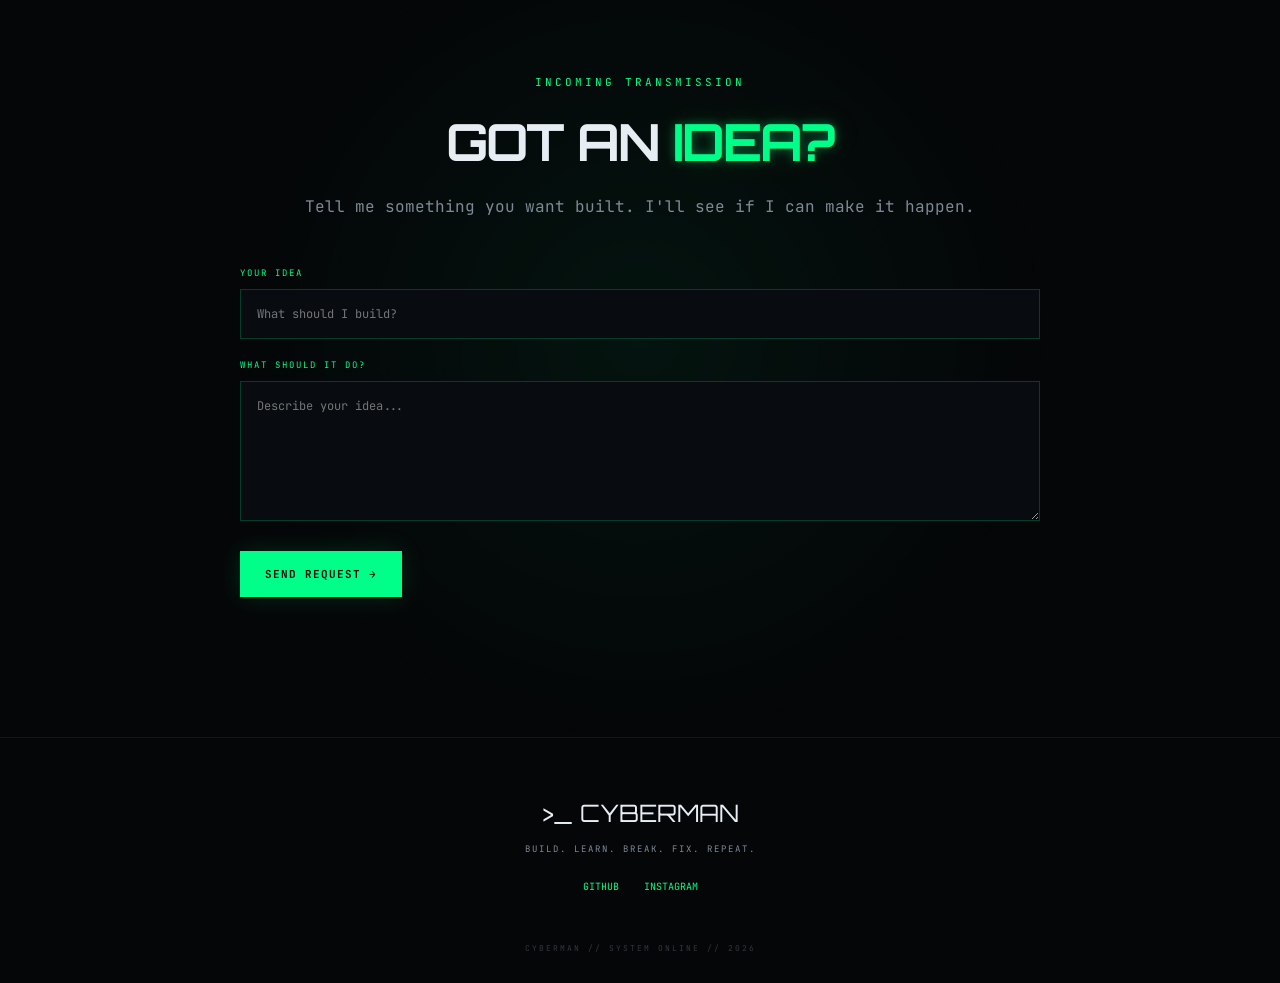
==== commit dada3532: "Fixed From" ====
--- a/index.html
+++ b/index.html
@@ -31,6 +31,7 @@
             <a href="#projects">PROJECTS</a>
             <a href="#about">ABOUT</a>
             <a href="#request">BUILD REQUEST</a>
+            <a href="/requests">REQUESTS</a>
         </nav>
     </header>
 
@@ -39,19 +40,9 @@
     <main>
 
         <section id="home" class="hero">
-
-            <div class="terminal-line">
-                <span class="green">root@cyberman</span>
-                <span>:</span>
-                <span class="purple">~</span>
-                <span>$ ./initialize_cyberman</span>
-            </div>
-
             <div class="hero-content">
 
                 <div class="hero-text">
-
-                    <p class="small-label">DIGITAL OPERATIONS // 001</p>
 
                     <h1>
                         WELCOME TO
@@ -405,7 +396,7 @@
                     I'll see if I can make it happen.
                 </p>
 
-                <form action="https://formspree.io/f/CyberMan940.github.io" method="POST">
+                <form action="/submit-request" method="POST">
 
                     <label for="idea">YOUR IDEA</label>
 
--- a/static/style.css
+++ b/static/style.css
@@ -194,15 +194,6 @@
     flex-direction: column;
 
     justify-content: center;
-}
-
-
-.terminal-line {
-    font-size: 13px;
-
-    color: #7d8a96;
-
-    margin-bottom: 40px;
 }
 
 
@@ -1448,6 +1439,23 @@
 }
 
 
+.empty-requests {
+    grid-column: 1 / -1;
+
+    padding: 50px 30px;
+
+    color: var(--muted);
+
+    border: 1px dashed rgba(0, 255, 136, 0.2);
+
+    font-size: 11px;
+
+    letter-spacing: 1.5px;
+
+    text-align: center;
+}
+
+
 /* Submit section */
 
 .submit-section {
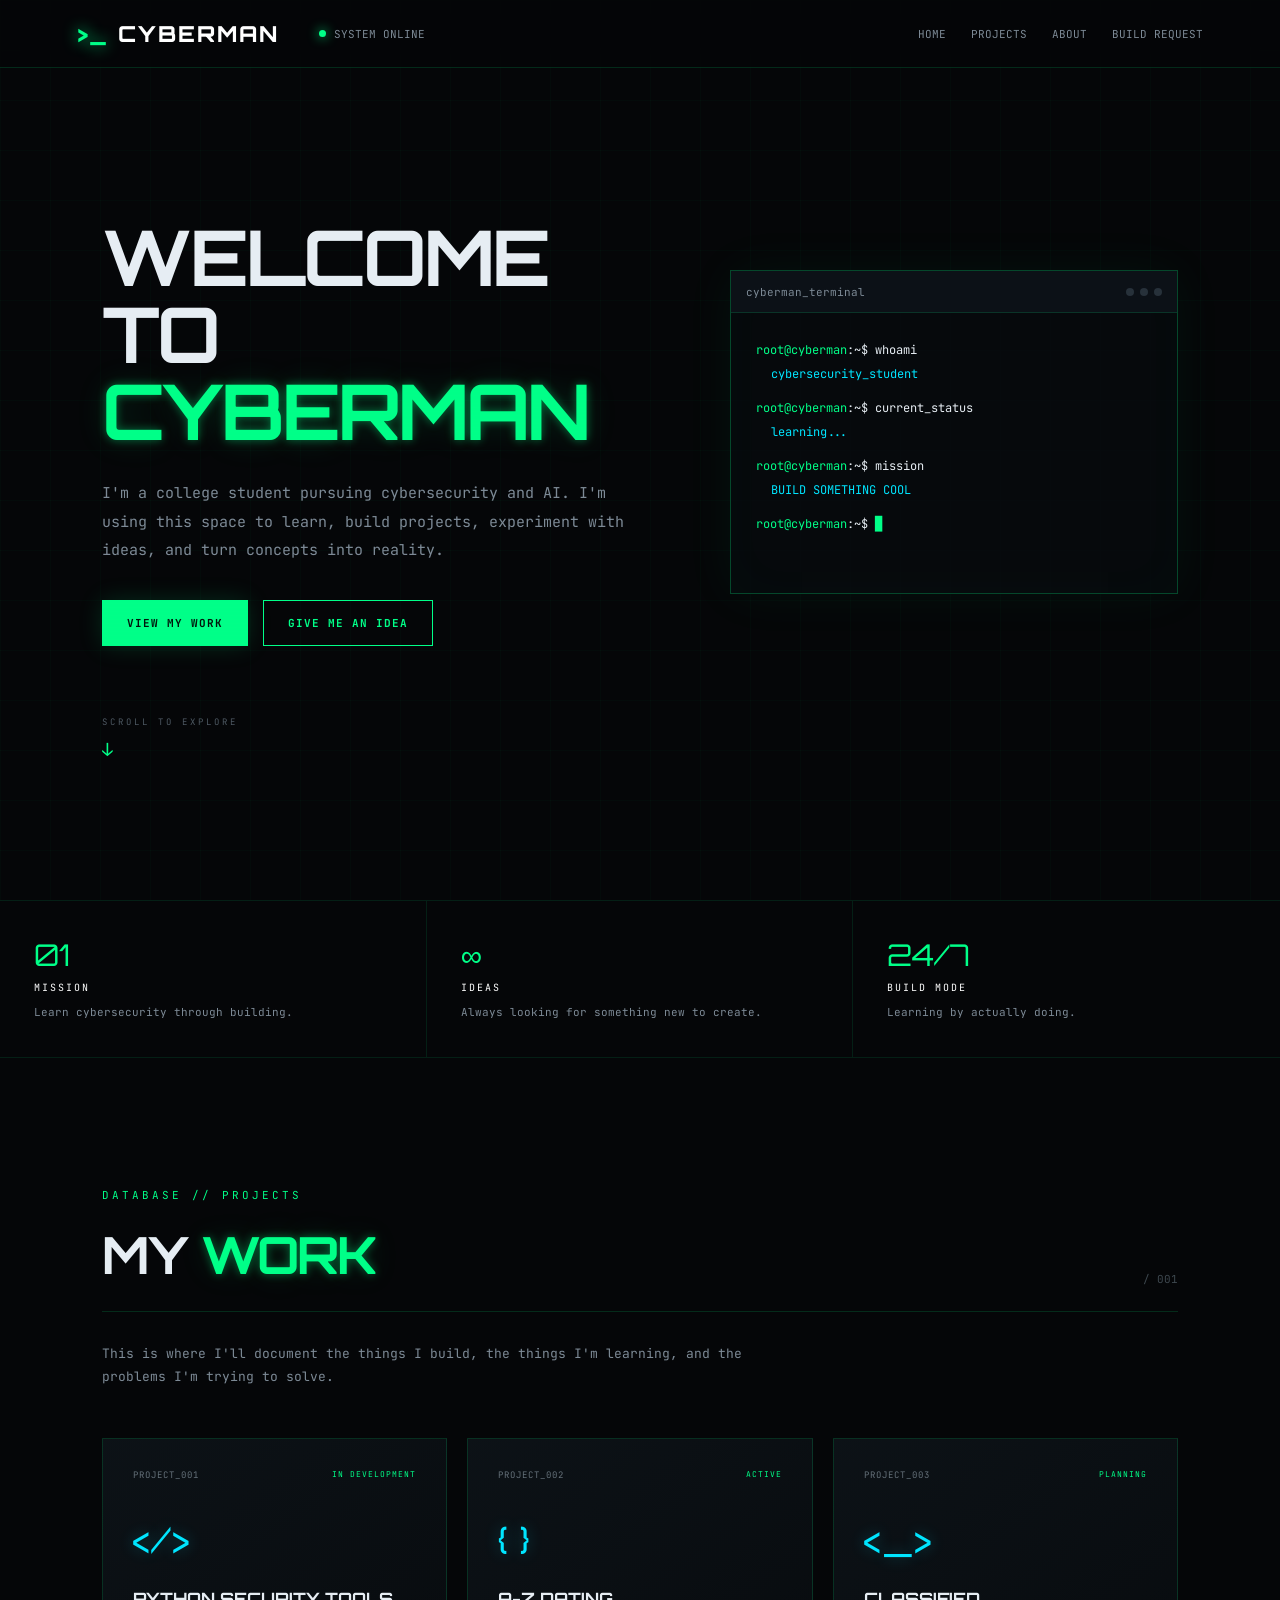
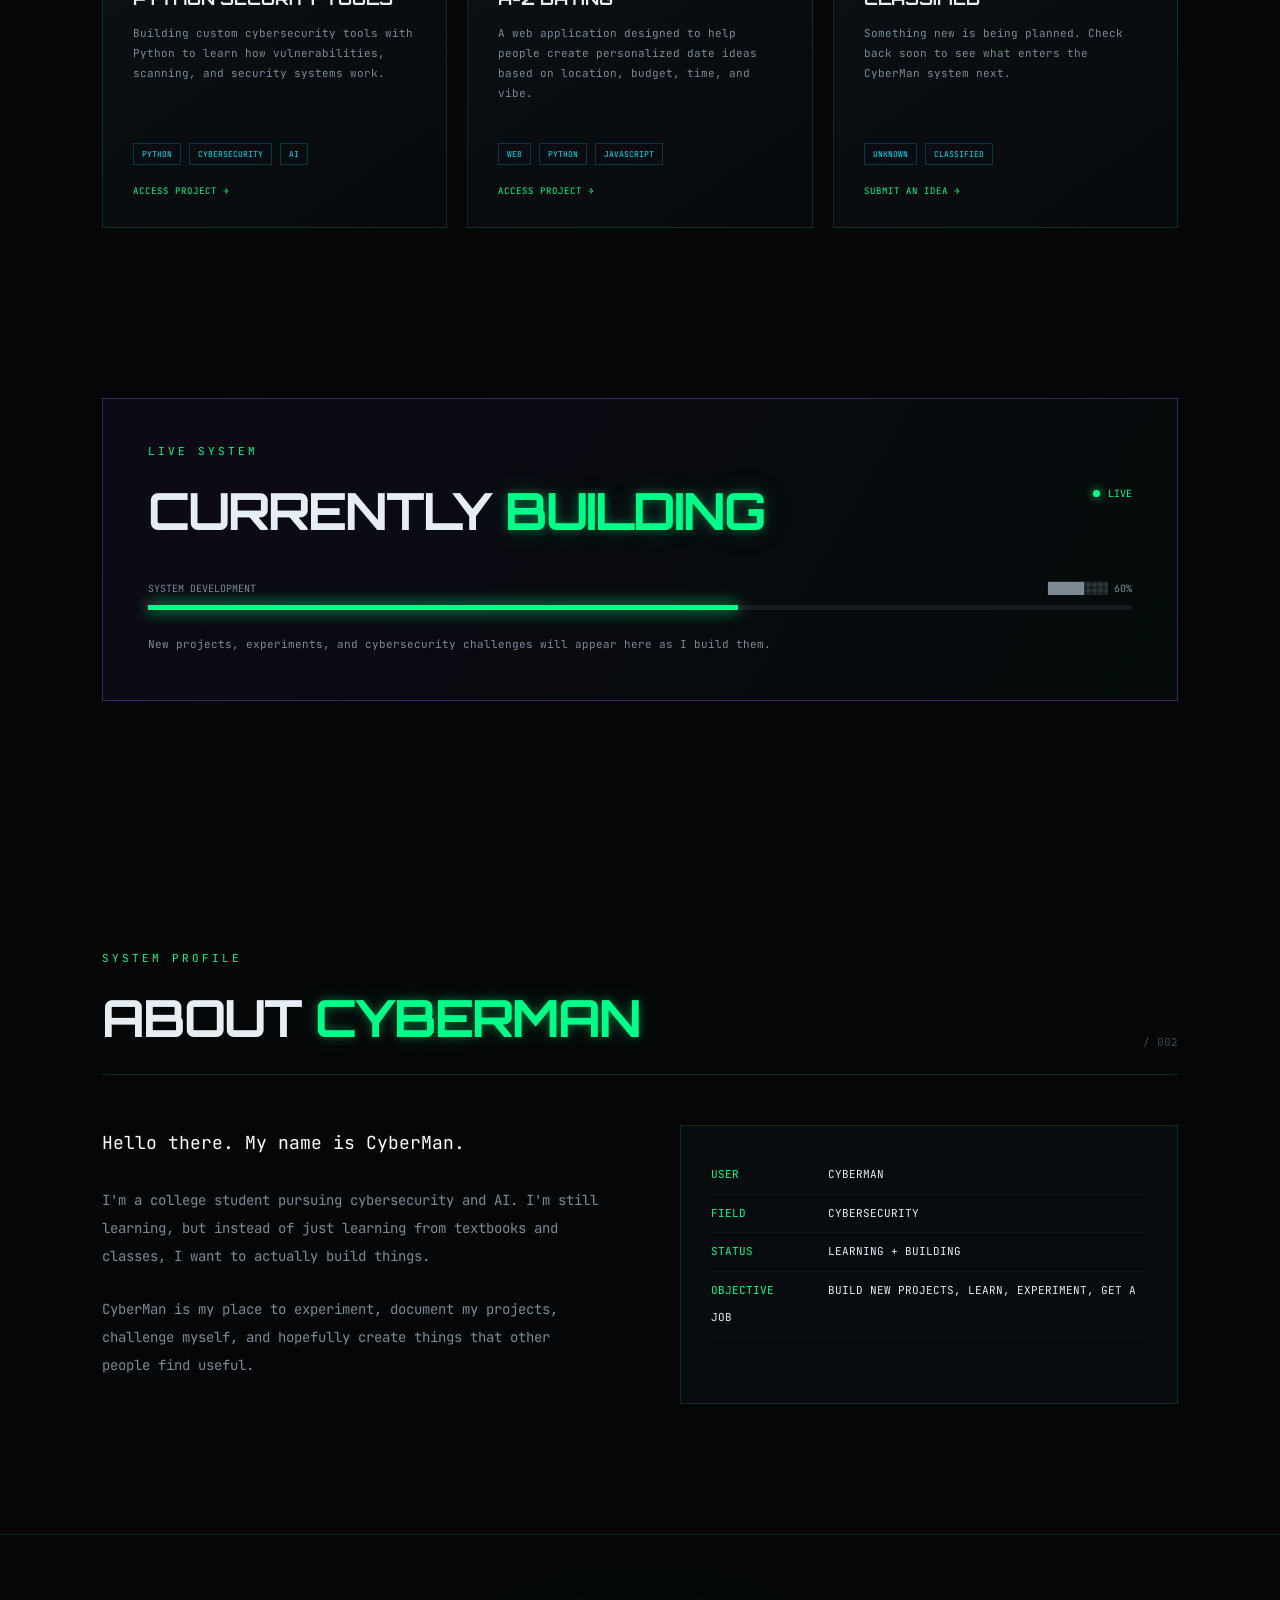
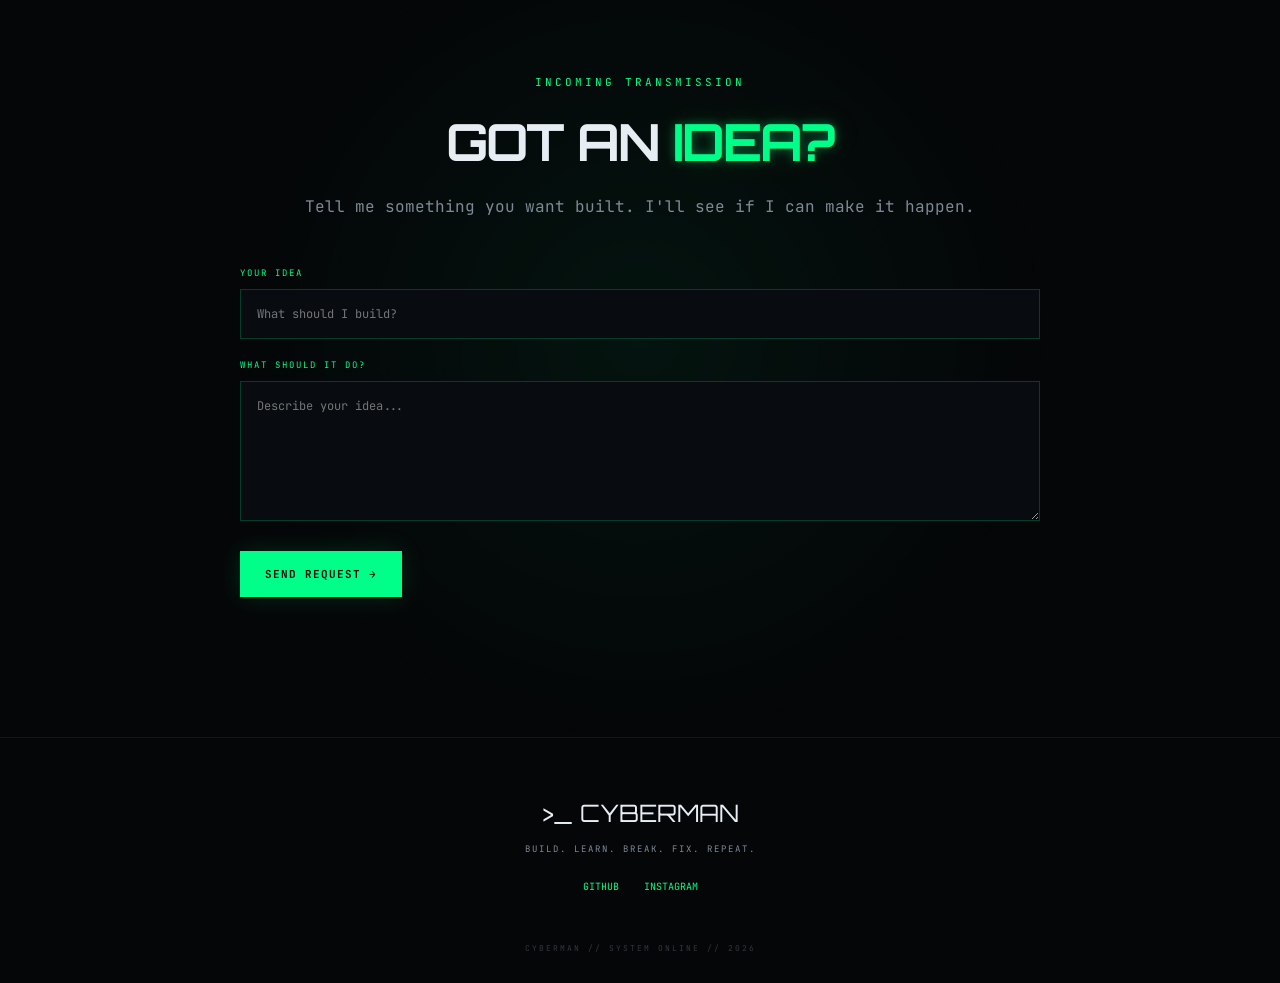
==== commit 9144e627: "fixing the Requests" ====
--- a/index.html
+++ b/index.html
@@ -31,7 +31,7 @@
             <a href="#projects">PROJECTS</a>
             <a href="#about">ABOUT</a>
             <a href="#request">BUILD REQUEST</a>
-            <a href="/requests">REQUESTS</a>
+         <!--<a href="/requests">REQUESTS</a> -->
         </nav>
     </header>
 
@@ -396,7 +396,7 @@
                     I'll see if I can make it happen.
                 </p>
 
-                <form action="/submit-request" method="POST">
+                <form id="request-form" action="/submit-request" method="POST">
 
                     <label for="idea">YOUR IDEA</label>
 
@@ -451,5 +451,7 @@
 
     </footer>
 
+    <script src="static/site.js"></script>
+
 </body>
 </html>
